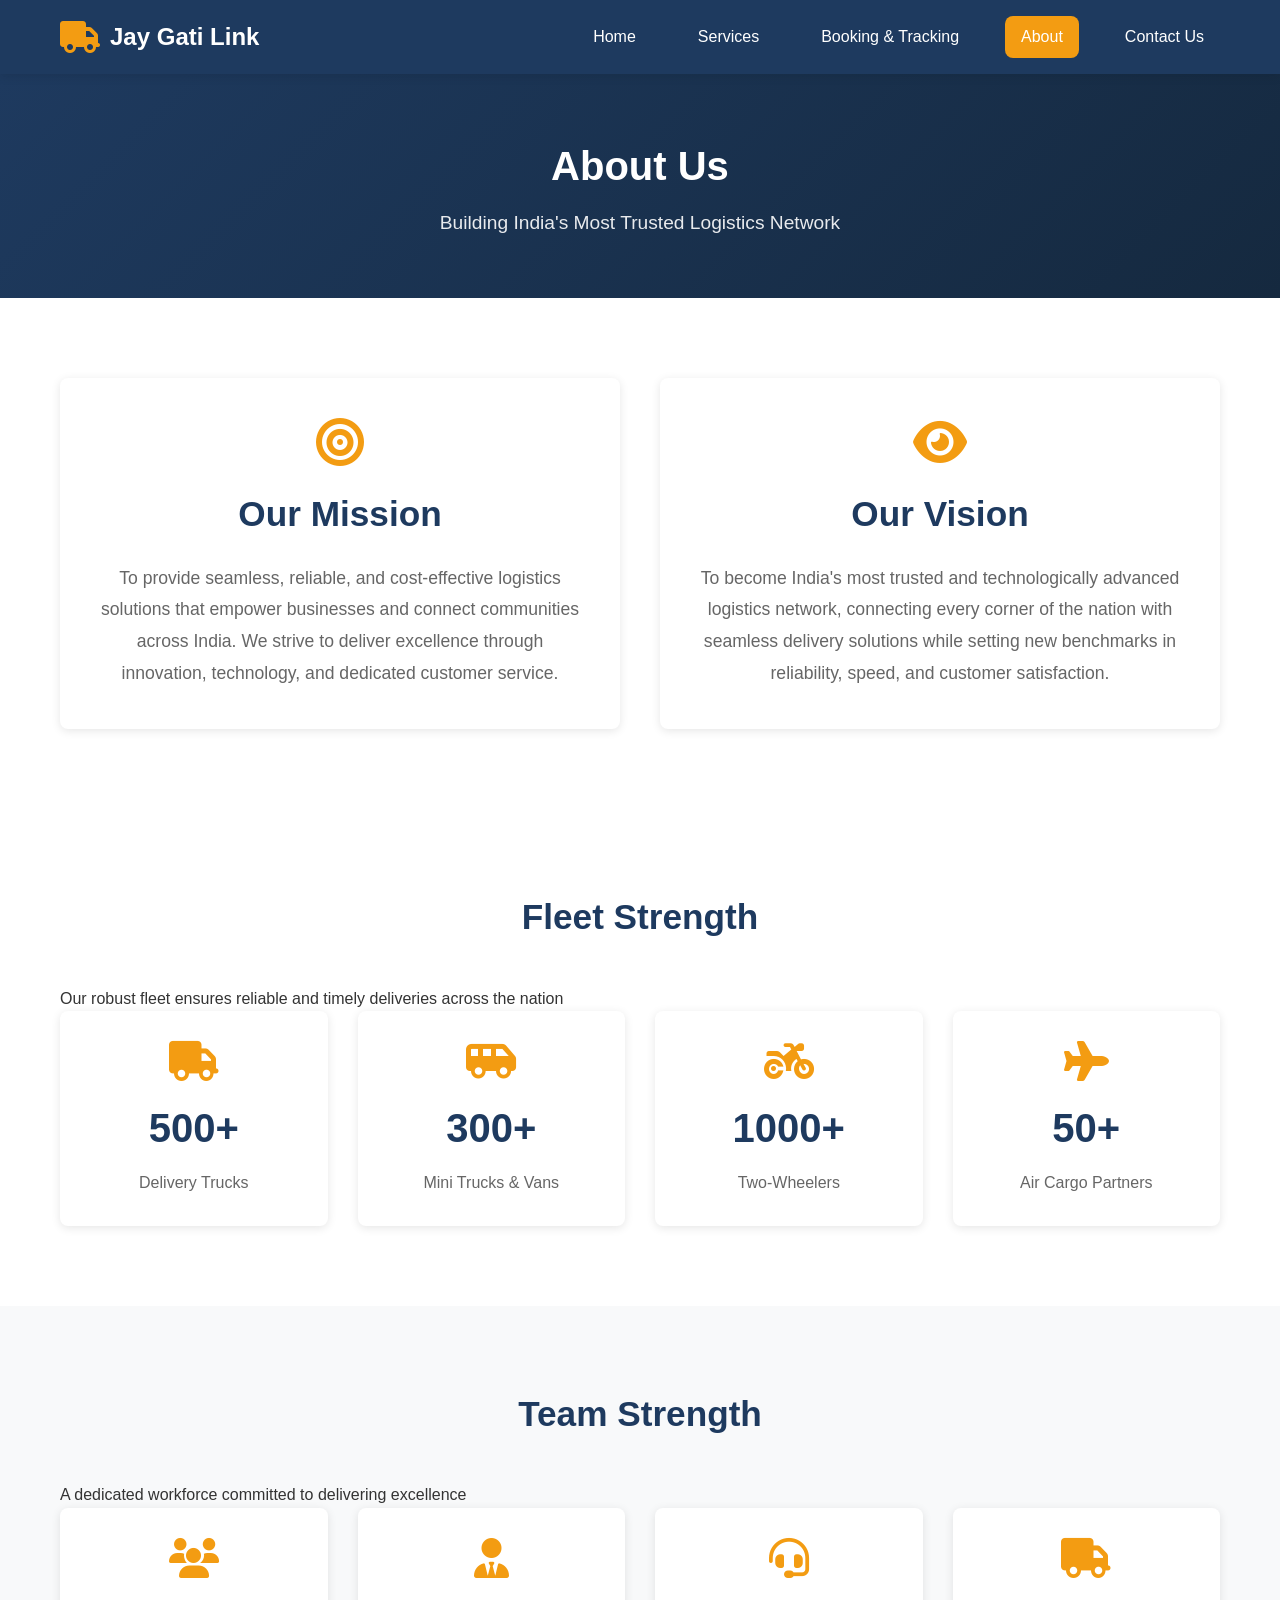
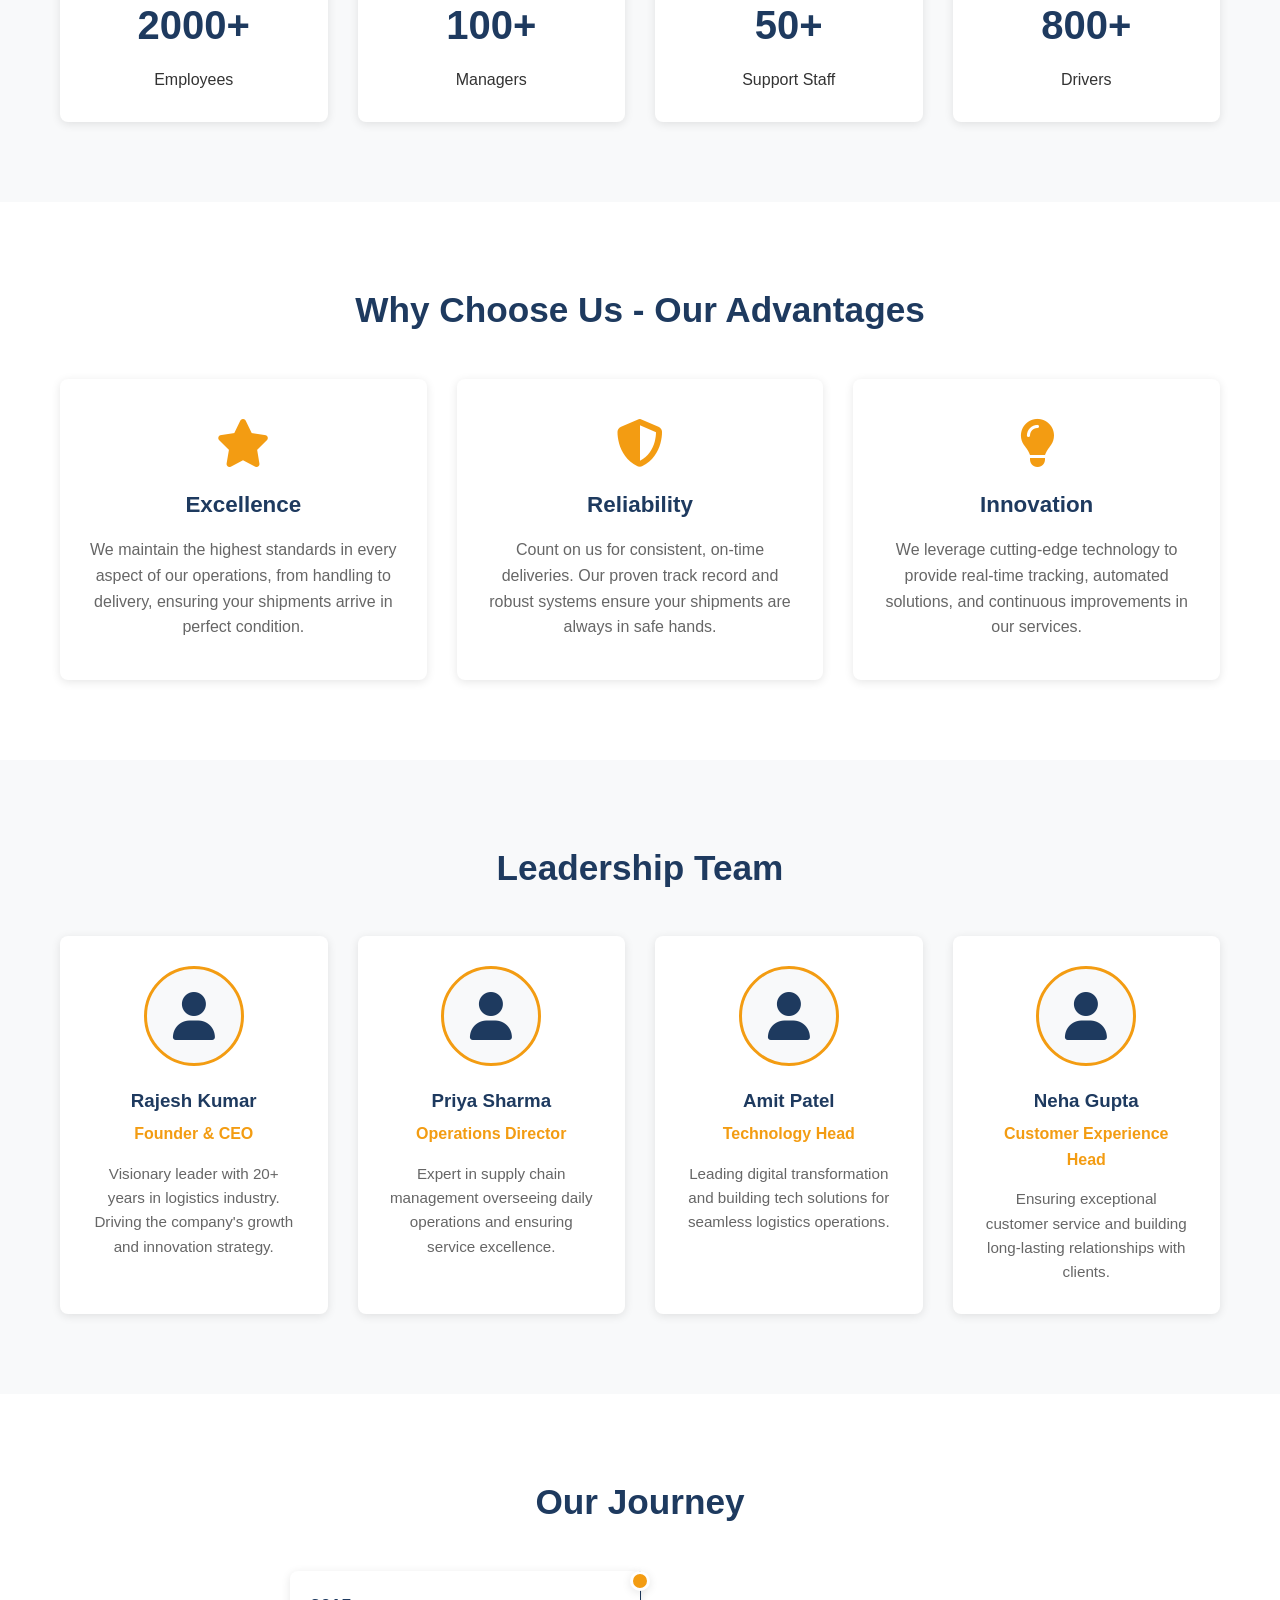
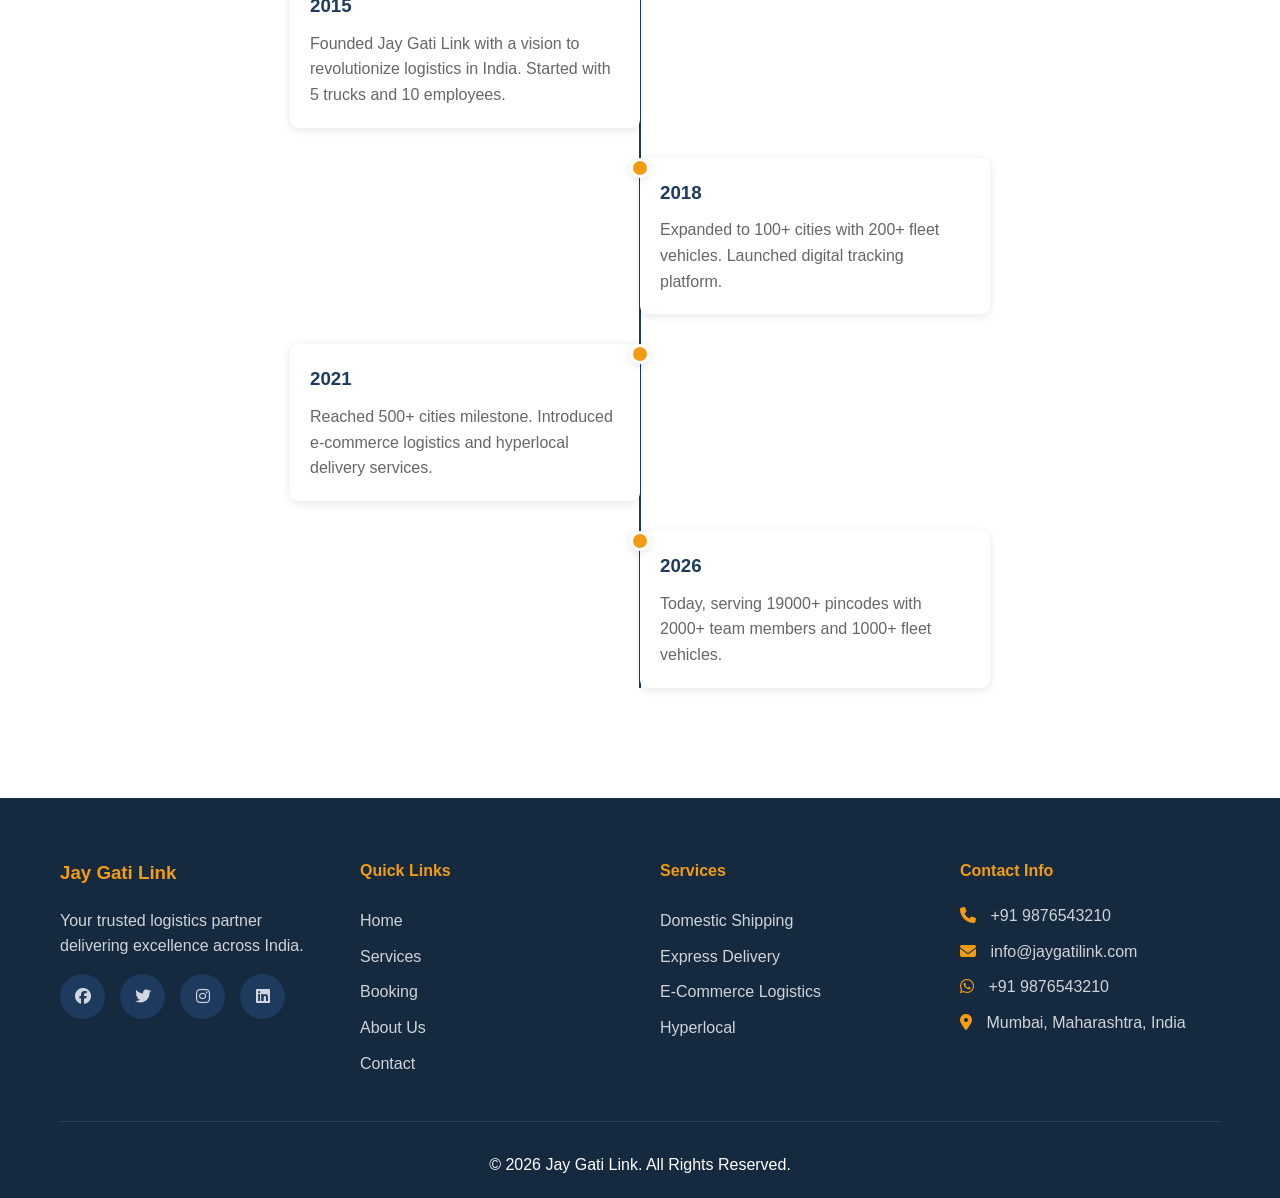
==== about.html @ d5735f3f "Initial commit: Jay Gati Link Transportation Website" ====
<!DOCTYPE html>
<html lang="en">
<head>
    <meta charset="UTF-8">
    <meta name="viewport" content="width=device-width, initial-scale=1.0">
    <title>About Us - Jay Gati Link</title>
    <link rel="stylesheet" href="css/style.css">
    <link rel="stylesheet" href="https://cdnjs.cloudflare.com/ajax/libs/font-awesome/6.4.0/css/all.min.css">
</head>
<body>
    <!-- Header -->
    <header class="header">
        <div class="container">
            <div class="logo">
                <i class="fas fa-truck"></i>
                <span>Jay Gati Link</span>
            </div>
            <nav class="nav">
                <a href="index.html" class="nav-link">Home</a>
                <a href="services.html" class="nav-link">Services</a>
                <a href="booking.html" class="nav-link">Booking & Tracking</a>
                <a href="about.html" class="nav-link active">About</a>
                <a href="contact.html" class="nav-link">Contact Us</a>
            </nav>
            <button class="mobile-menu-btn">
                <i class="fas fa-bars"></i>
            </button>
        </div>
    </header>

    <!-- Page Banner -->
    <section class="page-banner">
        <div class="container">
            <h1>About Us</h1>
            <p>Building India's Most Trusted Logistics Network</p>
        </div>
    </section>

    <!-- Mission & Vision -->
    <section class="mission-vision">
        <div class="container">
            <div class="mv-grid">
                <div class="mv-card">
                    <i class="fas fa-bullseye"></i>
                    <h2>Our Mission</h2>
                    <p>To provide seamless, reliable, and cost-effective logistics solutions that empower businesses and connect communities across India. We strive to deliver excellence through innovation, technology, and dedicated customer service.</p>
                </div>
                <div class="mv-card">
                    <i class="fas fa-eye"></i>
                    <h2>Our Vision</h2>
                    <p>To become India's most trusted and technologically advanced logistics network, connecting every corner of the nation with seamless delivery solutions while setting new benchmarks in reliability, speed, and customer satisfaction.</p>
                </div>
            </div>
        </div>
    </section>

    <!-- Fleet Strength -->
    <section class="strength-section">
        <div class="container">
            <h2>Fleet Strength</h2>
            <p>Our robust fleet ensures reliable and timely deliveries across the nation</p>
            <div class="strength-grid">
                <div class="strength-card">
                    <i class="fas fa-truck"></i>
                    <h3>500+</h3>
                    <p>Delivery Trucks</p>
                </div>
                <div class="strength-card">
                    <i class="fas fa-shuttle-van"></i>
                    <h3>300+</h3>
                    <p>Mini Trucks & Vans</p>
                </div>
                <div class="strength-card">
                    <i class="fas fa-motorcycle"></i>
                    <h3>1000+</h3>
                    <p>Two-Wheelers</p>
                </div>
                <div class="strength-card">
                    <i class="fas fa-plane"></i>
                    <h3>50+</h3>
                    <p>Air Cargo Partners</p>
                </div>
            </div>
        </div>
    </section>

    <!-- Team Strength -->
    <section class="team-strength alt-bg">
        <div class="container">
            <h2>Team Strength</h2>
            <p>A dedicated workforce committed to delivering excellence</p>
            <div class="team-stats">
                <div class="stat-item">
                    <i class="fas fa-users"></i>
                    <h3>2000+</h3>
                    <p>Employees</p>
                </div>
                <div class="stat-item">
                    <i class="fas fa-user-tie"></i>
                    <h3>100+</h3>
                    <p>Managers</p>
                </div>
                <div class="stat-item">
                    <i class="fas fa-headset"></i>
                    <h3>50+</h3>
                    <p>Support Staff</p>
                </div>
                <div class="stat-item">
                    <i class="fas fa-truck"></i>
                    <h3>800+</h3>
                    <p>Drivers</p>
                </div>
            </div>
        </div>
    </section>

    <!-- Advantages -->
    <section class="advantages">
        <div class="container">
            <h2>Why Choose Us - Our Advantages</h2>
            <div class="advantages-grid">
                <div class="advantage-card">
                    <i class="fas fa-star"></i>
                    <h3>Excellence</h3>
                    <p>We maintain the highest standards in every aspect of our operations, from handling to delivery, ensuring your shipments arrive in perfect condition.</p>
                </div>
                <div class="advantage-card">
                    <i class="fas fa-shield-alt"></i>
                    <h3>Reliability</h3>
                    <p>Count on us for consistent, on-time deliveries. Our proven track record and robust systems ensure your shipments are always in safe hands.</p>
                </div>
                <div class="advantage-card">
                    <i class="fas fa-lightbulb"></i>
                    <h3>Innovation</h3>
                    <p>We leverage cutting-edge technology to provide real-time tracking, automated solutions, and continuous improvements in our services.</p>
                </div>
            </div>
        </div>
    </section>

    <!-- Team Section -->
    <section class="team-section alt-bg">
        <div class="container">
            <h2>Leadership Team</h2>
            <div class="team-grid">
                <div class="team-card">
                    <div class="team-avatar">
                        <i class="fas fa-user"></i>
                    </div>
                    <h3>Rajesh Kumar</h3>
                    <p class="team-role">Founder & CEO</p>
                    <p class="team-desc">Visionary leader with 20+ years in logistics industry. Driving the company's growth and innovation strategy.</p>
                </div>
                <div class="team-card">
                    <div class="team-avatar">
                        <i class="fas fa-user"></i>
                    </div>
                    <h3>Priya Sharma</h3>
                    <p class="team-role">Operations Director</p>
                    <p class="team-desc">Expert in supply chain management overseeing daily operations and ensuring service excellence.</p>
                </div>
                <div class="team-card">
                    <div class="team-avatar">
                        <i class="fas fa-user"></i>
                    </div>
                    <h3>Amit Patel</h3>
                    <p class="team-role">Technology Head</p>
                    <p class="team-desc">Leading digital transformation and building tech solutions for seamless logistics operations.</p>
                </div>
                <div class="team-card">
                    <div class="team-avatar">
                        <i class="fas fa-user"></i>
                    </div>
                    <h3>Neha Gupta</h3>
                    <p class="team-role">Customer Experience Head</p>
                    <p class="team-desc">Ensuring exceptional customer service and building long-lasting relationships with clients.</p>
                </div>
            </div>
        </div>
    </section>

    <!-- Company Journey -->
    <section class="journey">
        <div class="container">
            <h2>Our Journey</h2>
            <div class="timeline">
                <div class="timeline-item">
                    <div class="timeline-dot"></div>
                    <div class="timeline-content">
                        <h3>2015</h3>
                        <p>Founded Jay Gati Link with a vision to revolutionize logistics in India. Started with 5 trucks and 10 employees.</p>
                    </div>
                </div>
                <div class="timeline-item">
                    <div class="timeline-dot"></div>
                    <div class="timeline-content">
                        <h3>2018</h3>
                        <p>Expanded to 100+ cities with 200+ fleet vehicles. Launched digital tracking platform.</p>
                    </div>
                </div>
                <div class="timeline-item">
                    <div class="timeline-dot"></div>
                    <div class="timeline-content">
                        <h3>2021</h3>
                        <p>Reached 500+ cities milestone. Introduced e-commerce logistics and hyperlocal delivery services.</p>
                    </div>
                </div>
                <div class="timeline-item">
                    <div class="timeline-dot"></div>
                    <div class="timeline-content">
                        <h3>2026</h3>
                        <p>Today, serving 19000+ pincodes with 2000+ team members and 1000+ fleet vehicles.</p>
                    </div>
                </div>
            </div>
        </div>
    </section>

    <!-- Footer -->
    <footer class="footer">
        <div class="container">
            <div class="footer-grid">
                <div class="footer-col">
                    <h3>Jay Gati Link</h3>
                    <p>Your trusted logistics partner delivering excellence across India.</p>
                    <div class="social-links">
                        <a href="#"><i class="fab fa-facebook"></i></a>
                        <a href="#"><i class="fab fa-twitter"></i></a>
                        <a href="#"><i class="fab fa-instagram"></i></a>
                        <a href="#"><i class="fab fa-linkedin"></i></a>
                    </div>
                </div>
                <div class="footer-col">
                    <h4>Quick Links</h4>
                    <a href="index.html">Home</a>
                    <a href="services.html">Services</a>
                    <a href="booking.html">Booking</a>
                    <a href="about.html">About Us</a>
                    <a href="contact.html">Contact</a>
                </div>
                <div class="footer-col">
                    <h4>Services</h4>
                    <a href="services.html">Domestic Shipping</a>
                    <a href="services.html">Express Delivery</a>
                    <a href="services.html">E-Commerce Logistics</a>
                    <a href="services.html">Hyperlocal</a>
                </div>
                <div class="footer-col">
                    <h4>Contact Info</h4>
                    <p><i class="fas fa-phone"></i> +91 9876543210</p>
                    <p><i class="fas fa-envelope"></i> info@jaygatilink.com</p>
                    <p><i class="fab fa-whatsapp"></i> +91 9876543210</p>
                    <p><i class="fas fa-map-marker-alt"></i> Mumbai, Maharashtra, India</p>
                </div>
            </div>
            <div class="footer-bottom">
                <p>&copy; 2026 Jay Gati Link. All Rights Reserved.</p>
            </div>
        </div>
    </footer>

    <script src="js/script.js"></script>
</body>
</html>
---- css/style.css ----
/* ===================================
   Jay Gati Link - Main Stylesheet
   =================================== */

/* CSS Variables */
:root {
    --primary-color: #1e3a5f;
    --primary-dark: #15293f;
    --secondary-color: #f39c12;
    --accent-color: #e74c3c;
    --success-color: #27ae60;
    --text-color: #333;
    --text-light: #666;
    --bg-color: #fff;
    --bg-light: #f8f9fa;
    --bg-dark: #ecf0f1;
    --border-color: #ddd;
    --shadow: 0 2px 10px rgba(0,0,0,0.1);
    --shadow-lg: 0 5px 20px rgba(0,0,0,0.15);
    --transition: all 0.3s ease;
    --border-radius: 8px;
}

/* Reset & Base */
* {
    margin: 0;
    padding: 0;
    box-sizing: border-box;
}

html {
    scroll-behavior: smooth;
}

body {
    font-family: 'Segoe UI', Tahoma, Geneva, Verdana, sans-serif;
    line-height: 1.6;
    color: var(--text-color);
    background-color: var(--bg-color);
}

a {
    text-decoration: none;
    color: inherit;
    transition: var(--transition);
}

ul {
    list-style: none;
}

img {
    max-width: 100%;
    height: auto;
}

/* Container */
.container {
    max-width: 1200px;
    margin: 0 auto;
    padding: 0 20px;
}

/* ===================================
   Header
   =================================== */
.header {
    background: var(--primary-color);
    color: white;
    padding: 1rem 0;
    position: sticky;
    top: 0;
    z-index: 1000;
    box-shadow: var(--shadow);
}

.header .container {
    display: flex;
    justify-content: space-between;
    align-items: center;
}

.logo {
    display: flex;
    align-items: center;
    gap: 10px;
    font-size: 1.5rem;
    font-weight: bold;
}

.logo i {
    color: var(--secondary-color);
    font-size: 2rem;
}

.nav {
    display: flex;
    gap: 30px;
}

.nav-link {
    color: white;
    font-weight: 500;
    padding: 8px 16px;
    border-radius: var(--border-radius);
    transition: var(--transition);
}

.nav-link:hover,
.nav-link.active {
    background: var(--secondary-color);
    color: white;
}

.mobile-menu-btn {
    display: none;
    background: none;
    border: none;
    color: white;
    font-size: 1.5rem;
    cursor: pointer;
}

/* ===================================
   Hero Section
   =================================== */
.hero {
    background: linear-gradient(135deg, var(--primary-color) 0%, var(--primary-dark) 100%);
    color: white;
    text-align: center;
    padding: 100px 20px;
    position: relative;
    overflow: hidden;
}

.hero::before {
    content: '';
    position: absolute;
    top: 0;
    left: 0;
    right: 0;
    bottom: 0;
    background: url('data:image/svg+xml,<svg xmlns="http://www.w3.org/2000/svg" viewBox="0 0 100 100"><circle cx="50" cy="50" r="40" fill="none" stroke="rgba(255,255,255,0.1)" stroke-width="2"/></svg>');
    background-size: 100px;
    opacity: 0.3;
}

.hero h1 {
    font-size: 3rem;
    margin-bottom: 1rem;
    position: relative;
    z-index: 1;
}

.hero p {
    font-size: 1.3rem;
    margin-bottom: 2rem;
    opacity: 0.9;
    position: relative;
    z-index: 1;
}

.hero-buttons {
    display: flex;
    gap: 20px;
    justify-content: center;
    position: relative;
    z-index: 1;
}

/* ===================================
   Buttons
   =================================== */
.btn {
    display: inline-block;
    padding: 12px 30px;
    border-radius: var(--border-radius);
    font-weight: 600;
    text-transform: uppercase;
    letter-spacing: 1px;
    transition: var(--transition);
    cursor: pointer;
    border: none;
    font-size: 1rem;
}

.btn-primary {
    background: var(--secondary-color);
    color: white;
}

.btn-primary:hover {
    background: #d68910;
    transform: translateY(-2px);
    box-shadow: var(--shadow);
}

.btn-secondary {
    background: transparent;
    color: white;
    border: 2px solid white;
}

.btn-secondary:hover {
    background: white;
    color: var(--primary-color);
}

.btn-block {
    display: block;
    width: 100%;
    text-align: center;
}

/* ===================================
   Sections
   =================================== */
section {
    padding: 80px 20px;
}

section h2 {
    text-align: center;
    font-size: 2.2rem;
    color: var(--primary-color);
    margin-bottom: 40px;
}

.alt-bg {
    background: var(--bg-light);
}

/* ===================================
   Page Banner
   =================================== */
.page-banner {
    background: linear-gradient(135deg, var(--primary-color) 0%, var(--primary-dark) 100%);
    color: white;
    text-align: center;
    padding: 60px 20px;
}

.page-banner h1 {
    font-size: 2.5rem;
    margin-bottom: 10px;
}

.page-banner p {
    font-size: 1.2rem;
    opacity: 0.9;
}

/* ===================================
   Motto & Vision
   =================================== */
.motto, .vision {
    text-align: center;
    padding: 60px 20px;
}

.motto-text {
    font-size: 1.8rem;
    font-style: italic;
    color: var(--secondary-color);
    font-weight: 500;
}

.vision p {
    font-size: 1.2rem;
    max-width: 800px;
    margin: 0 auto;
    color: var(--text-light);
}

/* ===================================
   Coverage Section
   =================================== */
.coverage-grid {
    display: grid;
    grid-template-columns: repeat(auto-fit, minmax(220px, 1fr));
    gap: 30px;
    margin-top: 20px;
}

.coverage-card {
    background: white;
    padding: 30px;
    border-radius: var(--border-radius);
    text-align: center;
    box-shadow: var(--shadow);
    transition: var(--transition);
}

.coverage-card:hover {
    transform: translateY(-5px);
    box-shadow: var(--shadow-lg);
}

.coverage-card i {
    font-size: 3rem;
    color: var(--secondary-color);
    margin-bottom: 15px;
}

.coverage-card h3 {
    font-size: 1.8rem;
    color: var(--primary-color);
    margin-bottom: 10px;
}

.coverage-card p {
    color: var(--text-light);
}

/* ===================================
   Pincode Checker
   =================================== */
.pincode-checker {
    display: flex;
    justify-content: center;
    gap: 10px;
    margin: 30px 0;
}

.pincode-checker input {
    padding: 12px 20px;
    border: 2px solid var(--border-color);
    border-radius: var(--border-radius);
    font-size: 1rem;
    width: 200px;
}

.pincode-checker input:focus {
    outline: none;
    border-color: var(--primary-color);
}

#pincode-result {
    text-align: center;
    font-size: 1.1rem;
    min-height: 30px;
}

/* ===================================
   Promises Section
   =================================== */
.promises-grid {
    display: grid;
    grid-template-columns: repeat(auto-fit, minmax(300px, 1fr));
    gap: 30px;
}

.promise-card {
    background: white;
    padding: 40px 30px;
    border-radius: var(--border-radius);
    text-align: center;
    box-shadow: var(--shadow);
    transition: var(--transition);
    border-top: 4px solid var(--secondary-color);
}

.promise-card:hover {
    transform: translateY(-5px);
    box-shadow: var(--shadow-lg);
}

.promise-card i {
    font-size: 3rem;
    color: var(--primary-color);
    margin-bottom: 20px;
}

.promise-card h3 {
    font-size: 1.3rem;
    color: var(--primary-color);
    margin-bottom: 15px;
}

.promise-card p {
    color: var(--text-light);
}

/* ===================================
   Services Grid
   =================================== */
.services-grid {
    display: grid;
    grid-template-columns: repeat(auto-fit, minmax(250px, 1fr));
    gap: 30px;
}

.service-card {
    background: white;
    padding: 30px;
    border-radius: var(--border-radius);
    text-align: center;
    box-shadow: var(--shadow);
    transition: var(--transition);
}

.service-card:hover {
    transform: translateY(-5px);
    box-shadow: var(--shadow-lg);
}

.service-card i {
    font-size: 2.5rem;
    color: var(--secondary-color);
    margin-bottom: 15px;
}

.service-card h3 {
    color: var(--primary-color);
    margin-bottom: 10px;
}

.service-card p {
    color: var(--text-light);
}

/* ===================================
   Service Detail Pages
   =================================== */
.service-detail {
    padding: 80px 20px;
}

.service-detail h2 {
    text-align: left;
    display: flex;
    align-items: center;
    gap: 15px;
}

.service-detail h2 i {
    color: var(--secondary-color);
}

.service-detail > .container > p {
    font-size: 1.1rem;
    color: var(--text-light);
    margin-bottom: 40px;
}

.service-options {
    display: grid;
    grid-template-columns: repeat(auto-fit, minmax(350px, 1fr));
    gap: 30px;
}

.option-card {
    background: white;
    padding: 30px;
    border-radius: var(--border-radius);
    box-shadow: var(--shadow);
}

.option-card i {
    font-size: 2rem;
    color: var(--secondary-color);
    margin-bottom: 15px;
}

.option-card h3 {
    color: var(--primary-color);
    margin-bottom: 15px;
}

.option-card ul {
    margin-top: 20px;
}

.option-card li {
    padding: 8px 0;
    border-bottom: 1px solid var(--bg-dark);
    position: relative;
    padding-left: 25px;
}

.option-card li::before {
    content: '\f00c';
    font-family: 'Font Awesome 6 Free';
    font-weight: 900;
    position: absolute;
    left: 0;
    color: var(--success-color);
}

/* ===================================
   Features Grid
   =================================== */
.features-grid {
    display: grid;
    grid-template-columns: repeat(auto-fit, minmax(220px, 1fr));
    gap: 25px;
}

.feature-item {
    background: white;
    padding: 25px;
    border-radius: var(--border-radius);
    text-align: center;
    box-shadow: var(--shadow);
    transition: var(--transition);
}

.feature-item:hover {
    transform: translateY(-3px);
}

.feature-item i {
    font-size: 2.5rem;
    color: var(--secondary-color);
    margin-bottom: 15px;
}

.feature-item h4 {
    color: var(--primary-color);
    margin-bottom: 10px;
}

/* ===================================
   Express Options
   =================================== */
.express-options {
    display: grid;
    grid-template-columns: repeat(auto-fit, minmax(280px, 1fr));
    gap: 30px;
}

.express-card {
    background: white;
    padding: 30px;
    border-radius: var(--border-radius);
    box-shadow: var(--shadow);
    text-align: center;
    position: relative;
    overflow: hidden;
}

.express-badge {
    position: absolute;
    top: 15px;
    right: -30px;
    background: var(--primary-color);
    color: white;
    padding: 5px 40px;
    font-size: 0.75rem;
    font-weight: bold;
    transform: rotate(45deg);
}

.express-badge.popular {
    background: var(--secondary-color);
}

.express-card h3 {
    color: var(--primary-color);
    margin-bottom: 15px;
    margin-top: 20px;
}

.express-time {
    display: inline-block;
    margin-top: 15px;
    color: var(--secondary-color);
    font-weight: bold;
}

/* ===================================
   E-Commerce Features
   =================================== */
.ecom-features {
    display: grid;
    grid-template-columns: repeat(auto-fit, minmax(200px, 1fr));
    gap: 25px;
}

.ecom-feature {
    background: white;
    padding: 25px;
    border-radius: var(--border-radius);
    text-align: center;
    box-shadow: var(--shadow);
    transition: var(--transition);
}

.ecom-feature:hover {
    transform: translateY(-3px);
}

.ecom-feature i {
    font-size: 2rem;
    color: var(--secondary-color);
    margin-bottom: 15px;
}

.ecom-feature h4 {
    color: var(--primary-color);
    margin-bottom: 10px;
}

/* ===================================
   Payment Options
   =================================== */
.payment-options {
    display: grid;
    grid-template-columns: repeat(auto-fit, minmax(350px, 1fr));
    gap: 30px;
}

.payment-card {
    background: white;
    padding: 30px;
    border-radius: var(--border-radius);
    box-shadow: var(--shadow);
    text-align: center;
}

.payment-card i {
    font-size: 3rem;
    color: var(--secondary-color);
    margin-bottom: 20px;
}

.payment-card h3 {
    color: var(--primary-color);
    margin-bottom: 20px;
}

.payment-card ul {
    text-align: left;
}

.payment-card li {
    padding: 10px 0;
    border-bottom: 1px solid var(--bg-dark);
    position: relative;
    padding-left: 25px;
}

.payment-card li::before {
    content: '\f00c';
    font-family: 'Font Awesome 6 Free';
    font-weight: 900;
    position: absolute;
    left: 0;
    color: var(--success-color);
}

/* ===================================
   Bulk Features
   =================================== */
.bulk-features {
    display: grid;
    grid-template-columns: repeat(auto-fit, minmax(300px, 1fr));
    gap: 30px;
}

.bulk-card {
    background: white;
    padding: 30px;
    border-radius: var(--border-radius);
    box-shadow: var(--shadow);
}

.bulk-card i {
    font-size: 2.5rem;
    color: var(--secondary-color);
    margin-bottom: 15px;
}

.bulk-card h3 {
    color: var(--primary-color);
    margin-bottom: 15px;
}

/* ===================================
   CTA Section
   =================================== */
.cta {
    background: linear-gradient(135deg, var(--primary-color) 0%, var(--primary-dark) 100%);
    color: white;
    text-align: center;
    padding: 60px 20px;
}

.cta h2 {
    color: white;
}

.cta p {
    font-size: 1.2rem;
    margin-bottom: 30px;
    opacity: 0.9;
}

/* ===================================
   Mission & Vision
   =================================== */
.mv-grid {
    display: grid;
    grid-template-columns: repeat(auto-fit, minmax(400px, 1fr));
    gap: 40px;
}

.mv-card {
    background: white;
    padding: 40px;
    border-radius: var(--border-radius);
    box-shadow: var(--shadow);
    text-align: center;
}

.mv-card i {
    font-size: 3rem;
    color: var(--secondary-color);
    margin-bottom: 20px;
}

.mv-card h2 {
    margin-bottom: 20px;
}

.mv-card p {
    color: var(--text-light);
    font-size: 1.1rem;
    line-height: 1.8;
}

/* ===================================
   Strength Section
   =================================== */
.strength-grid {
    display: grid;
    grid-template-columns: repeat(auto-fit, minmax(200px, 1fr));
    gap: 30px;
}

.strength-card {
    background: white;
    padding: 30px;
    border-radius: var(--border-radius);
    text-align: center;
    box-shadow: var(--shadow);
    transition: var(--transition);
}

.strength-card:hover {
    transform: translateY(-5px);
}

.strength-card i {
    font-size: 2.5rem;
    color: var(--secondary-color);
    margin-bottom: 15px;
}

.strength-card h3 {
    font-size: 2.5rem;
    color: var(--primary-color);
    margin-bottom: 10px;
}

.strength-card p {
    color: var(--text-light);
}

/* ===================================
   Team Stats
   =================================== */
.team-stats {
    display: grid;
    grid-template-columns: repeat(auto-fit, minmax(200px, 1fr));
    gap: 30px;
}

.stat-item {
    background: white;
    padding: 30px;
    border-radius: var(--border-radius);
    text-align: center;
    box-shadow: var(--shadow);
}

.stat-item i {
    font-size: 2.5rem;
    color: var(--secondary-color);
    margin-bottom: 15px;
}

.stat-item h3 {
    font-size: 2.5rem;
    color: var(--primary-color);
    margin-bottom: 10px;
}

/* ===================================
   Advantages
   =================================== */
.advantages-grid {
    display: grid;
    grid-template-columns: repeat(auto-fit, minmax(300px, 1fr));
    gap: 30px;
}

.advantage-card {
    background: white;
    padding: 40px 30px;
    border-radius: var(--border-radius);
    text-align: center;
    box-shadow: var(--shadow);
    transition: var(--transition);
}

.advantage-card:hover {
    transform: translateY(-5px);
    box-shadow: var(--shadow-lg);
}

.advantage-card i {
    font-size: 3rem;
    color: var(--secondary-color);
    margin-bottom: 20px;
}

.advantage-card h3 {
    color: var(--primary-color);
    margin-bottom: 15px;
    font-size: 1.4rem;
}

.advantage-card p {
    color: var(--text-light);
}

/* ===================================
   Team Section
   =================================== */
.team-grid {
    display: grid;
    grid-template-columns: repeat(auto-fit, minmax(250px, 1fr));
    gap: 30px;
}

.team-card {
    background: white;
    padding: 30px;
    border-radius: var(--border-radius);
    text-align: center;
    box-shadow: var(--shadow);
    transition: var(--transition);
}

.team-card:hover {
    transform: translateY(-5px);
}

.team-avatar {
    width: 100px;
    height: 100px;
    border-radius: 50%;
    background: var(--bg-light);
    display: flex;
    align-items: center;
    justify-content: center;
    margin: 0 auto 20px;
    border: 3px solid var(--secondary-color);
}

.team-avatar i {
    font-size: 3rem;
    color: var(--primary-color);
}

.team-card h3 {
    color: var(--primary-color);
    margin-bottom: 5px;
}

.team-role {
    color: var(--secondary-color);
    font-weight: 600;
    margin-bottom: 15px;
}

.team-desc {
    color: var(--text-light);
    font-size: 0.95rem;
}

/* ===================================
   Timeline
   =================================== */
.timeline {
    position: relative;
    max-width: 800px;
    margin: 0 auto;
}

.timeline::before {
    content: '';
    position: absolute;
    left: 50%;
    top: 0;
    bottom: 0;
    width: 2px;
    background: var(--primary-color);
    transform: translateX(-50%);
}

.timeline-item {
    display: flex;
    justify-content: flex-end;
    padding-right: 50%;
    position: relative;
    margin-bottom: 30px;
}

.timeline-item:nth-child(even) {
    justify-content: flex-start;
    padding-right: 0;
    padding-left: 50%;
}

.timeline-dot {
    position: absolute;
    left: 50%;
    top: 0;
    width: 20px;
    height: 20px;
    background: var(--secondary-color);
    border-radius: 50%;
    transform: translateX(-50%);
    border: 3px solid white;
    box-shadow: var(--shadow);
}

.timeline-content {
    background: white;
    padding: 20px;
    border-radius: var(--border-radius);
    box-shadow: var(--shadow);
    max-width: 350px;
}

.timeline-content h3 {
    color: var(--primary-color);
    margin-bottom: 10px;
}

.timeline-content p {
    color: var(--text-light);
}

/* ===================================
   Contact Section
   =================================== */
.contact-grid {
    display: grid;
    grid-template-columns: 1fr 1fr;
    gap: 50px;
}

.info-cards {
    display: flex;
    flex-direction: column;
    gap: 20px;
}

.info-card {
    display: flex;
    align-items: flex-start;
    gap: 20px;
    background: white;
    padding: 20px;
    border-radius: var(--border-radius);
    box-shadow: var(--shadow);
}

.info-icon {
    width: 60px;
    height: 60px;
    background: var(--primary-color);
    border-radius: 50%;
    display: flex;
    align-items: center;
    justify-content: center;
    flex-shrink: 0;
}

.info-icon.whatsapp {
    background: #25D366;
}

.info-icon i {
    font-size: 1.5rem;
    color: white;
}

.info-content h3 {
    color: var(--primary-color);
    margin-bottom: 5px;
}

.info-content p {
    color: var(--text-light);
    margin-bottom: 5px;
}

.whatsapp-link {
    color: #25D366;
    font-weight: 600;
}

.whatsapp-link:hover {
    text-decoration: underline;
}

.social-contact {
    margin-top: 30px;
}

.social-contact h3 {
    margin-bottom: 15px;
    color: var(--primary-color);
}

.social-links {
    display: flex;
    gap: 15px;
}

.social-links a {
    width: 45px;
    height: 45px;
    background: var(--primary-color);
    border-radius: 50%;
    display: flex;
    align-items: center;
    justify-content: center;
    color: white;
    transition: var(--transition);
}

.social-links a:hover {
    background: var(--secondary-color);
    transform: translateY(-3px);
}

/* ===================================
   Contact Form
   =================================== */
.contact-form-container {
    background: white;
    padding: 40px;
    border-radius: var(--border-radius);
    box-shadow: var(--shadow);
}

.contact-form-container h2 {
    text-align: left;
    margin-bottom: 30px;
}

.contact-form .form-row {
    display: grid;
    grid-template-columns: 1fr 1fr;
    gap: 20px;
}

.form-group {
    margin-bottom: 20px;
}

.form-group label {
    display: block;
    margin-bottom: 8px;
    font-weight: 600;
    color: var(--primary-color);
}

.form-group input,
.form-group select,
.form-group textarea {
    width: 100%;
    padding: 12px 15px;
    border: 2px solid var(--border-color);
    border-radius: var(--border-radius);
    font-size: 1rem;
    font-family: inherit;
    transition: var(--transition);
}

.form-group input:focus,
.form-group select:focus,
.form-group textarea:focus {
    outline: none;
    border-color: var(--primary-color);
}

.form-group textarea {
    resize: vertical;
}

/* ===================================
   Offices
   =================================== */
.offices-grid {
    display: grid;
    grid-template-columns: repeat(auto-fit, minmax(250px, 1fr));
    gap: 30px;
}

.office-card {
    background: white;
    padding: 30px;
    border-radius: var(--border-radius);
    text-align: center;
    box-shadow: var(--shadow);
}

.office-card i {
    font-size: 2.5rem;
    color: var(--secondary-color);
    margin-bottom: 15px;
}

.office-card h3 {
    color: var(--primary-color);
    margin-bottom: 15px;
}

.office-card p {
    color: var(--text-light);
    margin-bottom: 8px;
}

.office-card p i {
    font-size: 1rem;
    margin-right: 5px;
}

/* ===================================
   Map Section
   =================================== */
.map-container {
    border-radius: var(--border-radius);
    overflow: hidden;
    box-shadow: var(--shadow);
}

/* ===================================
   FAQ
   =================================== */
.faq-list {
    max-width: 800px;
    margin: 0 auto;
}

.faq-item {
    background: white;
    margin-bottom: 15px;
    border-radius: var(--border-radius);
    box-shadow: var(--shadow);
    overflow: hidden;
}

.faq-question {
    width: 100%;
    padding: 20px;
    background: none;
    border: none;
    text-align: left;
    font-size: 1.1rem;
    font-weight: 600;
    color: var(--primary-color);
    cursor: pointer;
    display: flex;
    justify-content: space-between;
    align-items: center;
}

.faq-question i {
    transition: var(--transition);
}

.faq-item.active .faq-question i {
    transform: rotate(180deg);
}

.faq-answer {
    padding: 0 20px 20px;
    display: none;
}

.faq-item.active .faq-answer {
    display: block;
}

.faq-answer p {
    color: var(--text-light);
    line-height: 1.8;
}

/* ===================================
   Booking Section
   =================================== */
.tabs {
    display: flex;
    justify-content: center;
    gap: 20px;
    margin-bottom: 40px;
}

.tab-btn {
    padding: 15px 30px;
    background: white;
    border: 2px solid var(--primary-color);
    border-radius: var(--border-radius);
    font-size: 1rem;
    font-weight: 600;
    color: var(--primary-color);
    cursor: pointer;
    transition: var(--transition);
    display: flex;
    align-items: center;
    gap: 10px;
}

.tab-btn.active {
    background: var(--primary-color);
    color: white;
}

.tab-btn:hover {
    background: var(--primary-color);
    color: white;
}

.tab-content {
    display: none;
}

.tab-content.active {
    display: block;
}

/* ===================================
   Tracking
   =================================== */
.tracking-container {
    max-width: 800px;
    margin: 0 auto;
}

.tracking-form {
    display: flex;
    gap: 15px;
    justify-content: center;
    margin: 30px 0;
}

.tracking-form input {
    padding: 15px 25px;
    border: 2px solid var(--border-color);
    border-radius: var(--border-radius);
    font-size: 1.1rem;
    width: 350px;
}

.tracking-form input:focus {
    outline: none;
    border-color: var(--primary-color);
}

.tracking-result {
    background: white;
    padding: 30px;
    border-radius: var(--border-radius);
    box-shadow: var(--shadow);
    margin-top: 30px;
}

.tracking-header {
    display: flex;
    justify-content: space-between;
    align-items: center;
    margin-bottom: 20px;
    padding-bottom: 20px;
    border-bottom: 2px solid var(--bg-dark);
}

.status-badge {
    padding: 8px 20px;
    border-radius: 20px;
    font-weight: bold;
    text-transform: uppercase;
    font-size: 0.85rem;
}

.status-badge.in-transit {
    background: #fff3cd;
    color: #856404;
}

.tracking-details {
    display: grid;
    grid-template-columns: 1fr 1fr;
    gap: 15px;
    margin-bottom: 30px;
}

.detail-row {
    display: flex;
    flex-direction: column;
}

.detail-row span:first-child {
    font-weight: 600;
    color: var(--primary-color);
    margin-bottom: 5px;
}

.detail-row span:last-child {
    color: var(--text-light);
}

.tracking-timeline h4 {
    color: var(--primary-color);
    margin-bottom: 20px;
}

.tracking-timeline .timeline {
    max-width: 100%;
}

.tracking-timeline .timeline::before {
    left: 20px;
}

.tracking-timeline .timeline-item {
    padding-left: 50px;
    padding-right: 0;
    justify-content: flex-start;
}

.tracking-timeline .timeline-item:nth-child(even) {
    padding-left: 50px;
    padding-right: 0;
    justify-content: flex-start;
}

.tracking-timeline .timeline-dot {
    left: 20px;
}

.tracking-timeline .timeline-content {
    max-width: 100%;
}

.timeline-item.completed .timeline-dot {
    background: var(--success-color);
}

.timeline-item.active .timeline-dot {
    background: var(--secondary-color);
    animation: pulse 2s infinite;
}

@keyframes pulse {
    0% { box-shadow: 0 0 0 0 rgba(243, 156, 18, 0.7); }
    70% { box-shadow: 0 0 0 10px rgba(243, 156, 18, 0); }
    100% { box-shadow: 0 0 0 0 rgba(243, 156, 18, 0); }
}

.timeline-date {
    font-weight: bold;
    color: var(--primary-color);
}

/* ===================================
   Booking Form
   =================================== */
.booking-container {
    max-width: 800px;
    margin: 0 auto;
}

.step-indicator {
    display: flex;
    justify-content: space-between;
    margin-bottom: 40px;
    position: relative;
}

.step-indicator::before {
    content: '';
    position: absolute;
    top: 25px;
    left: 0;
    right: 0;
    height: 2px;
    background: var(--border-color);
    z-index: 1;
}

.step {
    display: flex;
    flex-direction: column;
    align-items: center;
    position: relative;
    z-index: 2;
}

.step-number {
    width: 50px;
    height: 50px;
    border-radius: 50%;
    background: white;
    border: 2px solid var(--border-color);
    display: flex;
    align-items: center;
    justify-content: center;
    font-weight: bold;
    color: var(--text-light);
    margin-bottom: 10px;
    transition: var(--transition);
}

.step.active .step-number {
    background: var(--primary-color);
    border-color: var(--primary-color);
    color: white;
}

.step.completed .step-number {
    background: var(--success-color);
    border-color: var(--success-color);
    color: white;
}

.step-label {
    font-size: 0.9rem;
    color: var(--text-light);
}

.step.active .step-label {
    color: var(--primary-color);
    font-weight: bold;
}

.form-step {
    display: none;
    background: white;
    padding: 40px;
    border-radius: var(--border-radius);
    box-shadow: var(--shadow);
}

.form-step.active {
    display: block;
}

.form-step h3 {
    color: var(--primary-color);
    margin-bottom: 30px;
    display: flex;
    align-items: center;
    gap: 10px;
}

.form-step h3 i {
    color: var(--secondary-color);
}

.form-step .form-row {
    display: grid;
    grid-template-columns: repeat(auto-fit, minmax(200px, 1fr));
    gap: 20px;
}

.btn-group {
    display: flex;
    justify-content: space-between;
    margin-top: 30px;
}

.prev-btn {
    background: var(--bg-dark);
    color: var(--text-color);
}

.prev-btn:hover {
    background: var(--border-color);
}

/* ===================================
   Booking Summary
   =================================== */
.booking-summary {
    display: grid;
    grid-template-columns: repeat(auto-fit, minmax(250px, 1fr));
    gap: 30px;
    margin-bottom: 30px;
}

.summary-section {
    background: var(--bg-light);
    padding: 20px;
    border-radius: var(--border-radius);
}

.summary-section h4 {
    color: var(--primary-color);
    margin-bottom: 15px;
    padding-bottom: 10px;
    border-bottom: 2px solid var(--secondary-color);
}

.summary-section p {
    margin-bottom: 8px;
}

.summary-section strong {
    color: var(--primary-color);
}

.terms-group {
    margin: 20px 0;
}

.terms-group label {
    display: flex;
    align-items: center;
    gap: 10px;
    cursor: pointer;
}

.terms-group a {
    color: var(--primary-color);
    text-decoration: underline;
}

/* ===================================
   Booking Success
   =================================== */
.booking-success {
    text-align: center;
    padding: 60px 40px;
    background: white;
    border-radius: var(--border-radius);
    box-shadow: var(--shadow);
}

.success-icon {
    font-size: 5rem;
    color: var(--success-color);
    margin-bottom: 20px;
}

.booking-success h2 {
    color: var(--success-color);
}

.booking-id {
    background: var(--bg-light);
    padding: 20px;
    border-radius: var(--border-radius);
    margin: 30px 0;
}

.booking-id p {
    color: var(--text-light);
    margin-bottom: 10px;
}

.booking-id h3 {
    color: var(--primary-color);
    font-size: 1.5rem;
    letter-spacing: 2px;
}

.success-note {
    color: var(--text-light);
    margin-bottom: 30px;
}

.success-buttons {
    display: flex;
    gap: 20px;
    justify-content: center;
}

/* ===================================
   Footer
   =================================== */
.footer {
    background: var(--primary-dark);
    color: white;
    padding: 60px 20px 20px;
}

.footer-grid {
    display: grid;
    grid-template-columns: repeat(auto-fit, minmax(250px, 1fr));
    gap: 40px;
}

.footer-col h3,
.footer-col h4 {
    margin-bottom: 20px;
    color: var(--secondary-color);
}

.footer-col p {
    color: rgba(255,255,255,0.8);
    margin-bottom: 10px;
}

.footer-col a {
    display: block;
    color: rgba(255,255,255,0.8);
    padding: 5px 0;
    transition: var(--transition);
}

.footer-col a:hover {
    color: var(--secondary-color);
    padding-left: 5px;
}

.footer-col p i {
    margin-right: 10px;
    color: var(--secondary-color);
}

.footer .social-links {
    margin-top: 15px;
}

.footer .social-links a {
    display: inline-flex;
}

.footer-bottom {
    text-align: center;
    padding-top: 30px;
    margin-top: 40px;
    border-top: 1px solid rgba(255,255,255,0.1);
}

/* ===================================
   Responsive Design
   =================================== */
@media (max-width: 992px) {
    .contact-grid {
        grid-template-columns: 1fr;
    }
    
    .contact-form .form-row {
        grid-template-columns: 1fr;
    }
    
    .timeline::before {
        left: 20px;
    }
    
    .timeline-item {
        padding-left: 50px;
        padding-right: 0;
        justify-content: flex-start;
    }
    
    .timeline-item:nth-child(even) {
        padding-left: 50px;
        justify-content: flex-start;
    }
    
    .timeline-dot {
        left: 20px;
    }
    
    .timeline-content {
        max-width: 100%;
    }
}

@media (max-width: 768px) {
    .nav {
        display: none;
        position: absolute;
        top: 100%;
        left: 0;
        right: 0;
        background: var(--primary-color);
        flex-direction: column;
        padding: 20px;
        gap: 10px;
    }
    
    .nav.active {
        display: flex;
    }
    
    .mobile-menu-btn {
        display: block;
    }
    
    .hero h1 {
        font-size: 2rem;
    }
    
    .hero-buttons {
        flex-direction: column;
        align-items: center;
    }
    
    .tabs {
        flex-direction: column;
        align-items: center;
    }
    
    .tab-btn {
        width: 100%;
        max-width: 300px;
        justify-content: center;
    }
    
    .tracking-form {
        flex-direction: column;
        align-items: center;
    }
    
    .tracking-form input {
        width: 100%;
        max-width: 350px;
    }
    
    .tracking-details {
        grid-template-columns: 1fr;
    }
    
    .step-indicator {
        flex-wrap: wrap;
        gap: 20px;
        justify-content: center;
    }
    
    .step-indicator::before {
        display: none;
    }
    
    .form-step .form-row {
        grid-template-columns: 1fr;
    }
    
    .booking-summary {
        grid-template-columns: 1fr;
    }
    
    .btn-group {
        flex-direction: column;
        gap: 10px;
    }
    
    .success-buttons {
        flex-direction: column;
        align-items: center;
    }
    
    .mv-grid {
        grid-template-columns: 1fr;
    }
}

@media (max-width: 480px) {
    section {
        padding: 50px 15px;
    }
    
    section h2 {
        font-size: 1.6rem;
    }
    
    .hero {
        padding: 60px 15px;
    }
    
    .hero h1 {
        font-size: 1.6rem;
    }
    
    .btn {
        padding: 10px 20px;
        font-size: 0.9rem;
    }
    
    .pincode-checker {
        flex-direction: column;
        align-items: center;
    }
    
    .pincode-checker input {
        width: 100%;
    }
    
    .form-step {
        padding: 20px;
    }
    
    .contact-form-container {
        padding: 20px;
    }
}
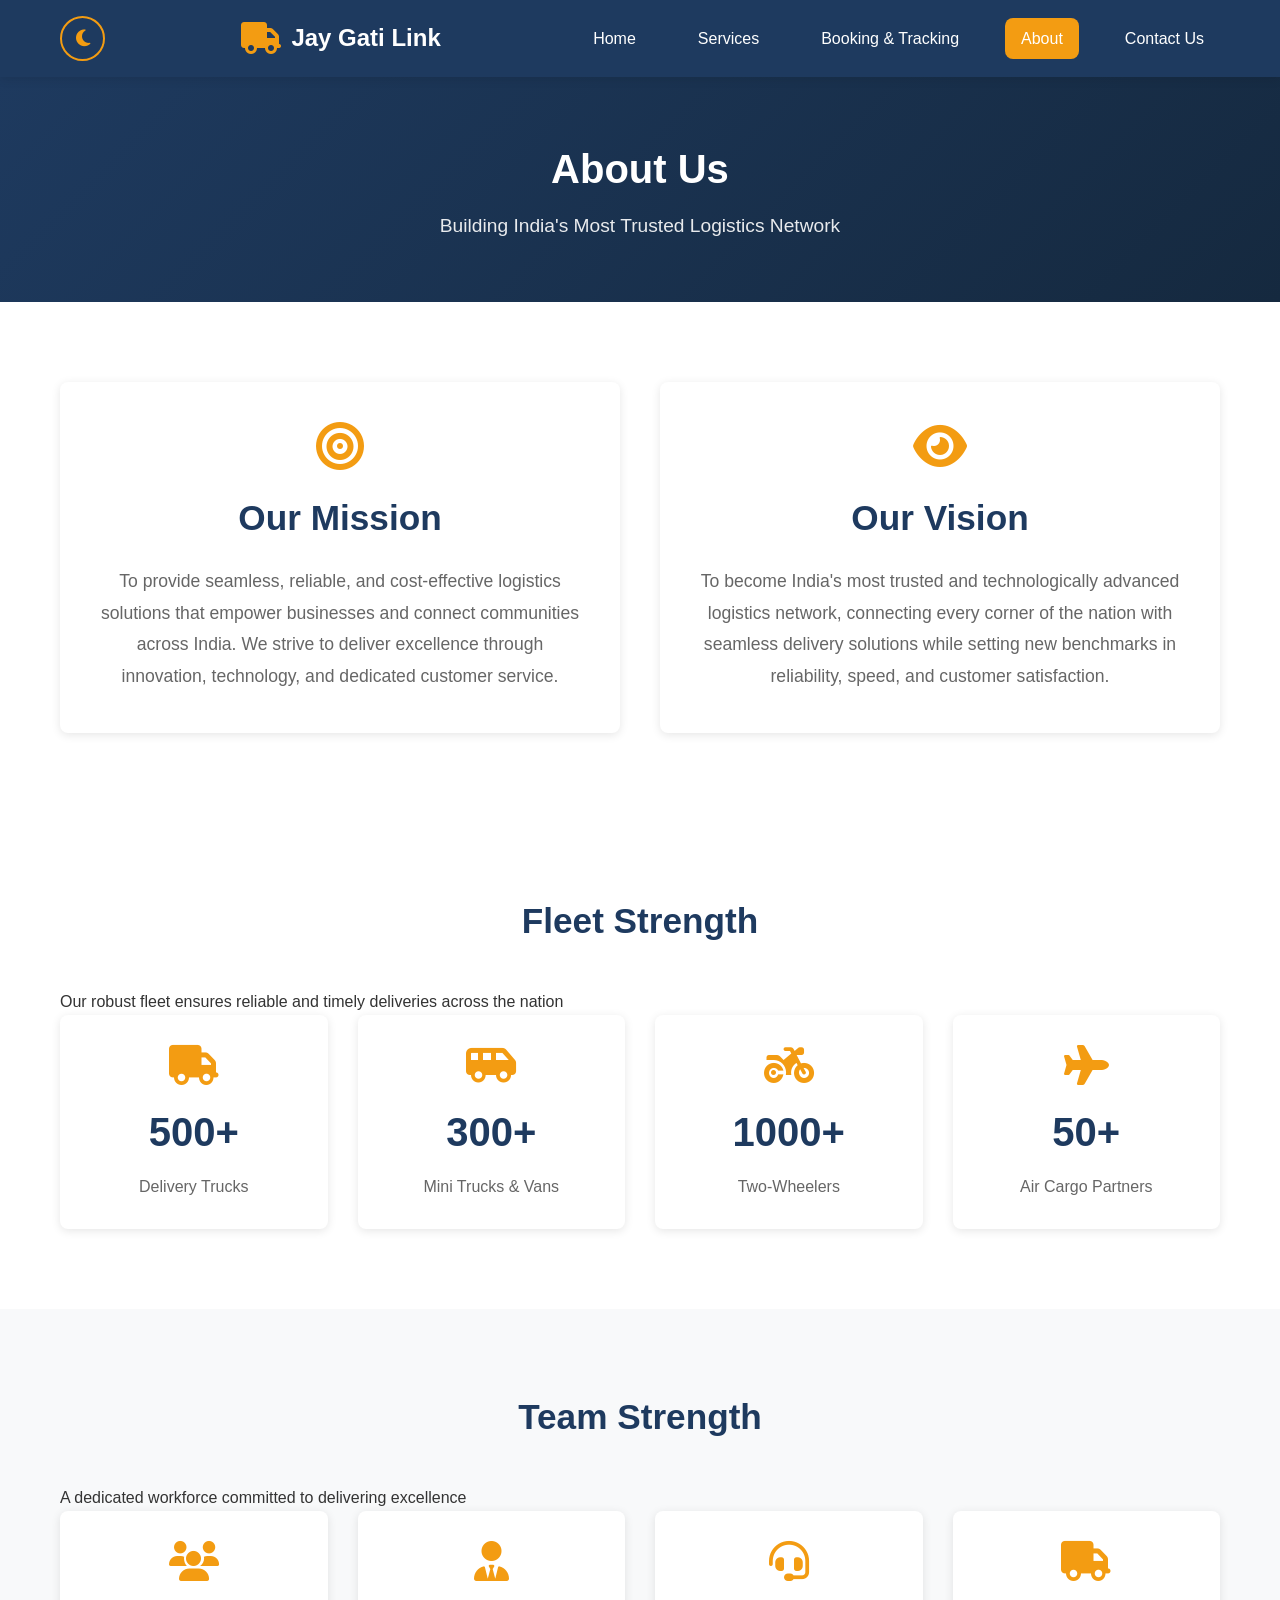
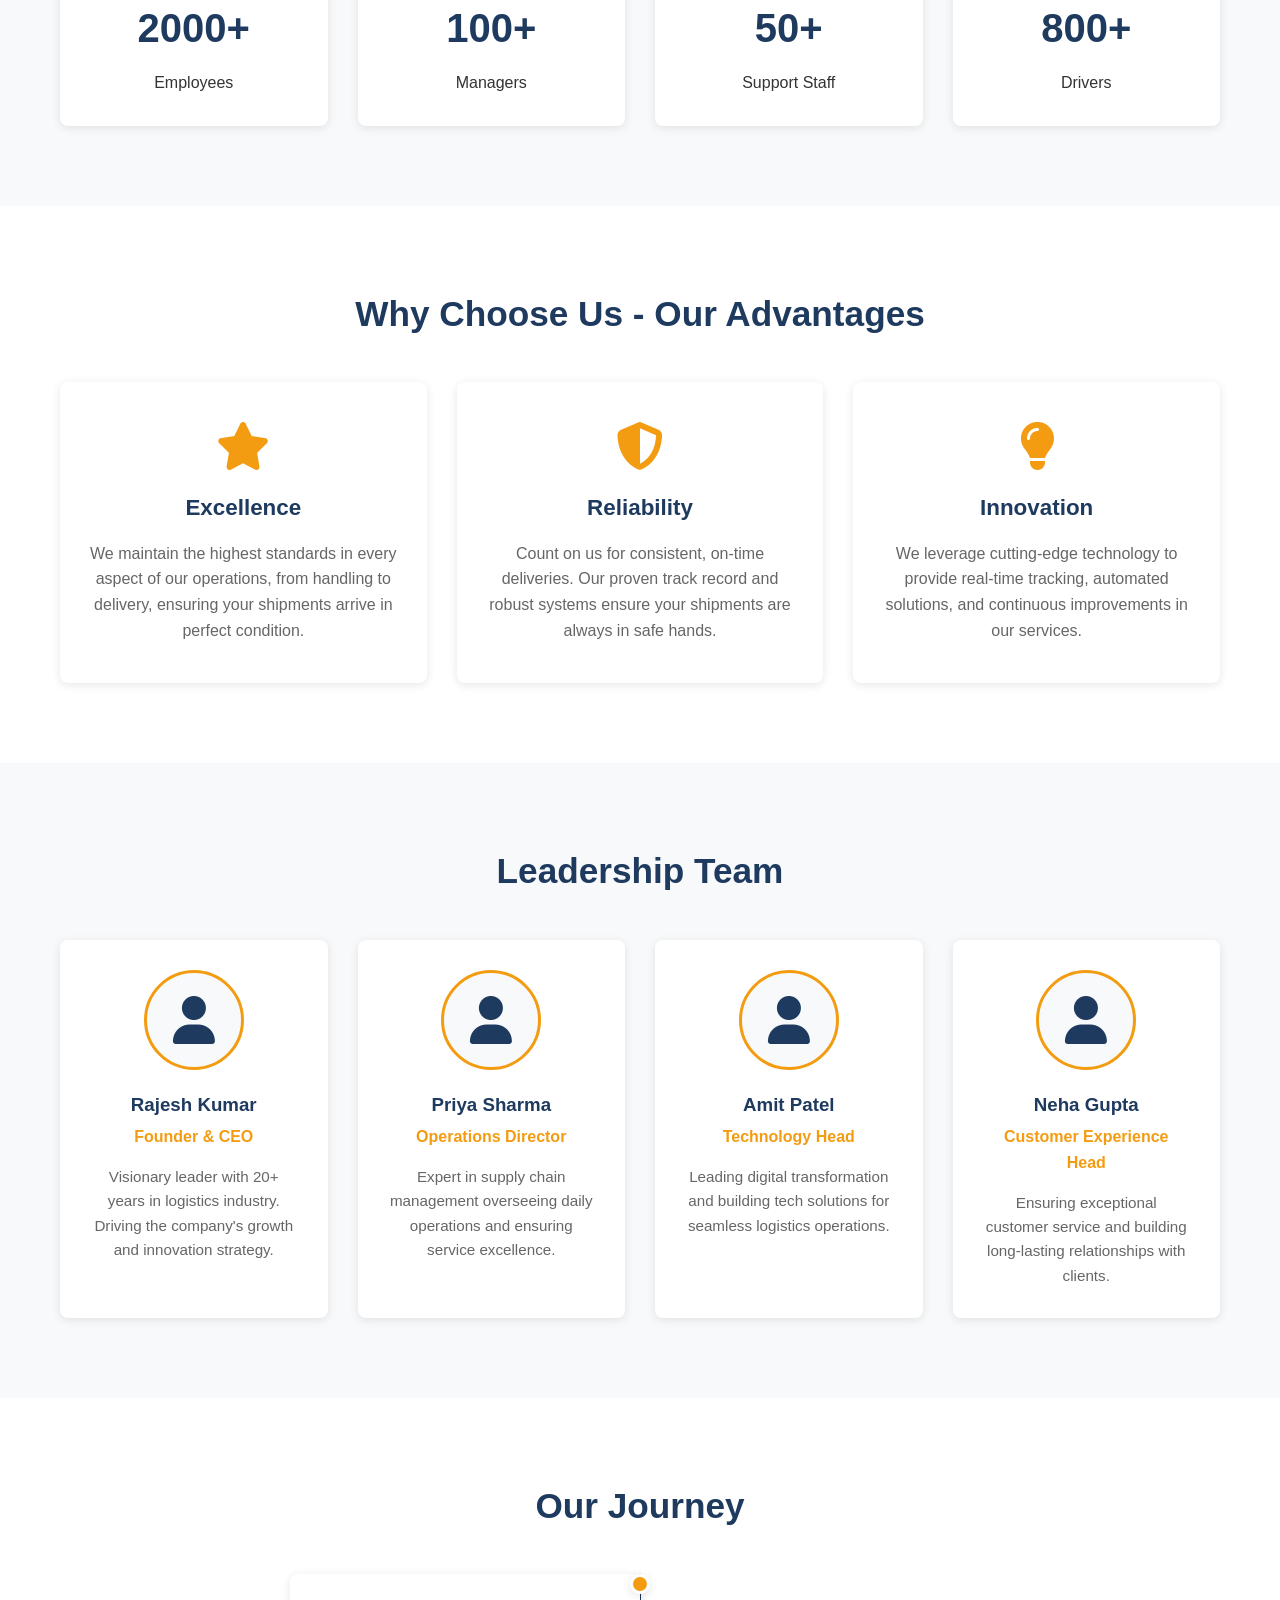
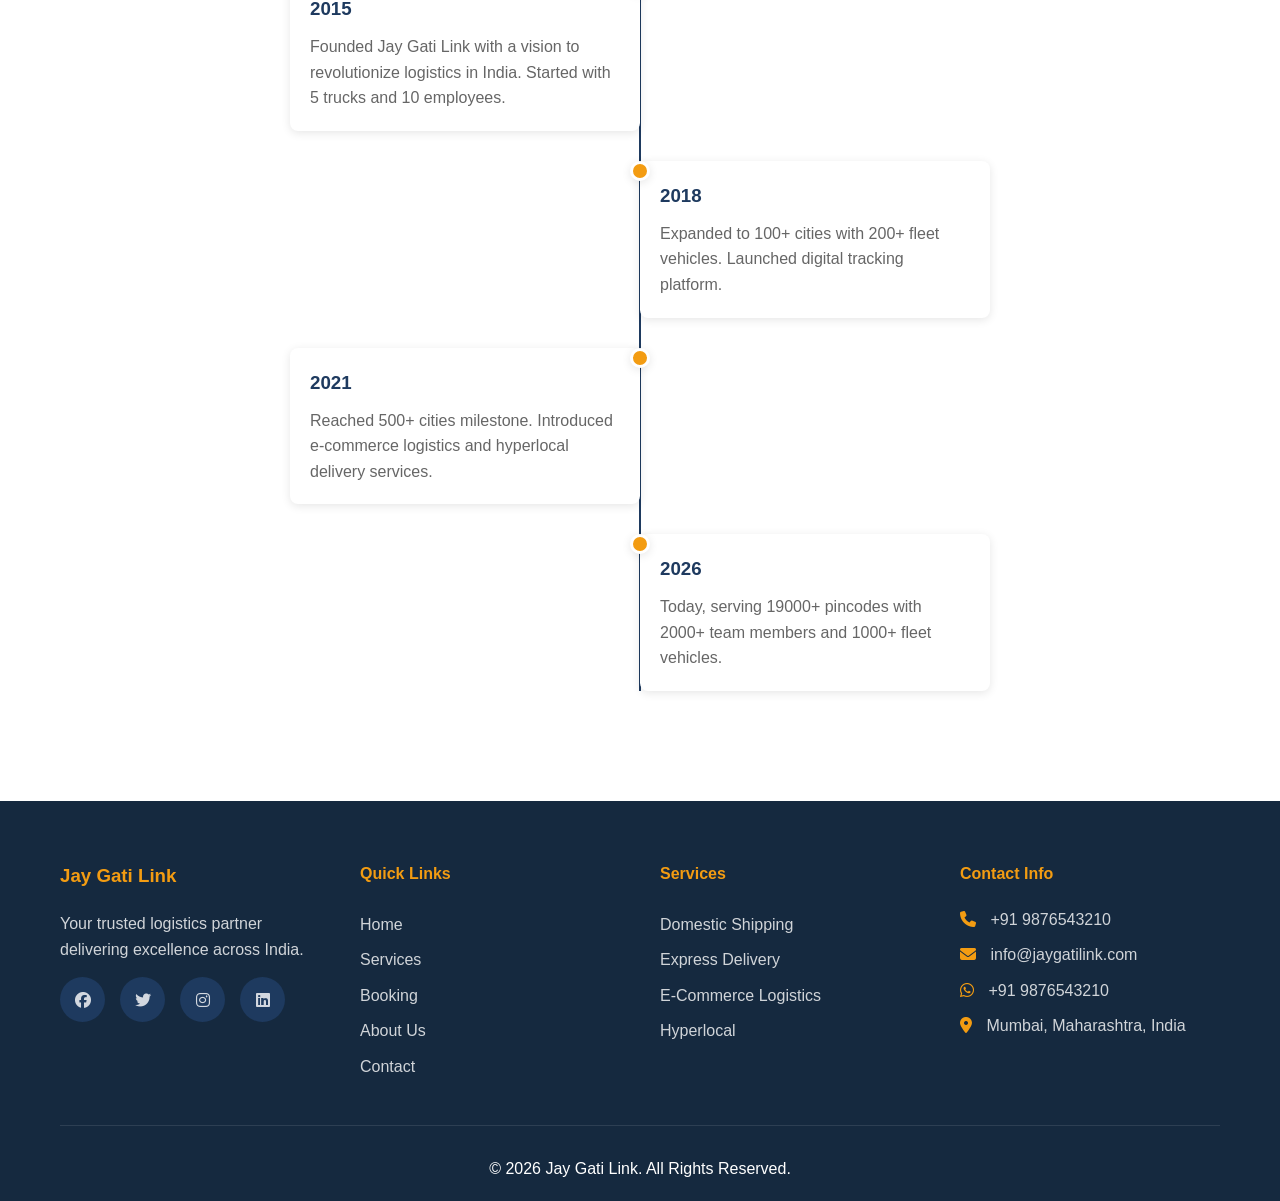
==== commit 83185e8a: "Add dark/light mode toggle" ====
--- a/about.html
+++ b/about.html
@@ -22,6 +22,9 @@
                 <a href="about.html" class="nav-link active">About</a>
                 <a href="contact.html" class="nav-link">Contact Us</a>
             </nav>
+            <button class="theme-toggle" id="themeToggle">
+                <i class="fas fa-moon"></i>
+            </button>
             <button class="mobile-menu-btn">
                 <i class="fas fa-bars"></i>
             </button>
--- a/css/style.css
+++ b/css/style.css
@@ -1814,3 +1814,187 @@
         padding: 20px;
     }
 }
+
+/* ===================================
+   Theme Toggle Button
+   =================================== */
+.theme-toggle {
+    background: none;
+    border: 2px solid var(--secondary-color);
+    color: var(--secondary-color);
+    width: 45px;
+    height: 45px;
+    border-radius: 50%;
+    cursor: pointer;
+    display: flex;
+    align-items: center;
+    justify-content: center;
+    font-size: 1.2rem;
+    transition: var(--transition);
+    order: -1;
+}
+
+.theme-toggle:hover {
+    background: var(--secondary-color);
+    color: white;
+    transform: rotate(360deg);
+}
+
+/* ===================================
+   Dark Mode
+   =================================== */
+body.dark-mode {
+    --text-color: #e0e0e0;
+    --text-light: #b0b0b0;
+    --bg-color: #1a1a2e;
+    --bg-light: #16213e;
+    --bg-dark: #0f3460;
+    --border-color: #2a2a4a;
+    --shadow: 0 2px 10px rgba(0,0,0,0.3);
+    --shadow-lg: 0 5px 20px rgba(0,0,0,0.4);
+}
+
+body.dark-mode .header {
+    background: #0f0f23;
+}
+
+body.dark-mode .hero {
+    background: linear-gradient(135deg, #0f3460 0%, #1a1a2e 100%);
+}
+
+body.dark-mode .page-banner {
+    background: linear-gradient(135deg, #0f3460 0%, #1a1a2e 100%);
+}
+
+body.dark-mode .cta {
+    background: linear-gradient(135deg, #0f3460 0%, #1a1a2e 100%);
+}
+
+body.dark-mode .coverage-card,
+body.dark-mode .promise-card,
+body.dark-mode .service-card,
+body.dark-mode .strength-card,
+body.dark-mode .stat-item,
+body.dark-mode .advantage-card,
+body.dark-mode .team-card,
+body.dark-mode .feature-item,
+body.dark-mode .option-card,
+body.dark-mode .express-card,
+body.dark-mode .ecom-feature,
+body.dark-mode .payment-card,
+body.dark-mode .bulk-card,
+body.dark-mode .office-card,
+body.dark-mode .info-card,
+body.dark-mode .mv-card,
+body.dark-mode .faq-item,
+body.dark-mode .form-step,
+body.dark-mode .tracking-result,
+body.dark-mode .contact-form-container,
+body.dark-mode .booking-success,
+body.dark-mode .summary-section {
+    background: #16213e;
+    color: #e0e0e0;
+}
+
+body.dark-mode .coverage-card:hover,
+body.dark-mode .promise-card:hover,
+body.dark-mode .service-card:hover,
+body.dark-mode .strength-card:hover,
+body.dark-mode .stat-item:hover,
+body.dark-mode .advantage-card:hover,
+body.dark-mode .team-card:hover,
+body.dark-mode .feature-item:hover,
+body.dark-mode .option-card:hover,
+body.dark-mode .express-card:hover,
+body.dark-mode .ecom-feature:hover,
+body.dark-mode .payment-card:hover,
+body.dark-mode .bulk-card:hover,
+body.dark-mode .office-card:hover,
+body.dark-mode .info-card:hover {
+    box-shadow: 0 5px 20px rgba(0,0,0,0.5);
+}
+
+body.dark-mode .tab-btn {
+    background: #16213e;
+    border-color: #f39c12;
+    color: #f39c12;
+}
+
+body.dark-mode .tab-btn.active {
+    background: #f39c12;
+    color: #1a1a2e;
+}
+
+body.dark-mode .form-group input,
+body.dark-mode .form-group select,
+body.dark-mode .form-group textarea,
+body.dark-mode .pincode-checker input,
+body.dark-mode .tracking-form input {
+    background: #0f3460;
+    border-color: #2a2a4a;
+    color: #e0e0e0;
+}
+
+body.dark-mode .form-group input:focus,
+body.dark-mode .form-group select:focus,
+body.dark-mode .form-group textarea:focus,
+body.dark-mode .pincode-checker input:focus,
+body.dark-mode .tracking-form input:focus {
+    border-color: #f39c12;
+}
+
+body.dark-mode .prev-btn {
+    background: #2a2a4a;
+    color: #e0e0e0;
+}
+
+body.dark-mode .footer {
+    background: #0a0a1a;
+}
+
+body.dark-mode .step-number {
+    background: #16213e;
+    border-color: #2a2a4a;
+    color: #b0b0b0;
+}
+
+body.dark-mode .step.active .step-number {
+    background: #f39c12;
+    border-color: #f39c12;
+    color: #1a1a2e;
+}
+
+body.dark-mode .step.completed .step-number {
+    background: #27ae60;
+    border-color: #27ae60;
+    color: white;
+}
+
+body.dark-mode .timeline-content {
+    background: #16213e;
+}
+
+body.dark-mode .booking-id {
+    background: #0f3460;
+}
+
+body.dark-mode .faq-question {
+    color: #f39c12;
+}
+
+body.dark-mode .faq-answer {
+    color: #b0b0b0;
+}
+
+body.dark-mode .team-avatar {
+    background: #0f3460;
+    border-color: #f39c12;
+}
+
+body.dark-mode .team-avatar i {
+    color: #f39c12;
+}
+
+body.dark-mode .terms-group label {
+    color: #e0e0e0;
+}
